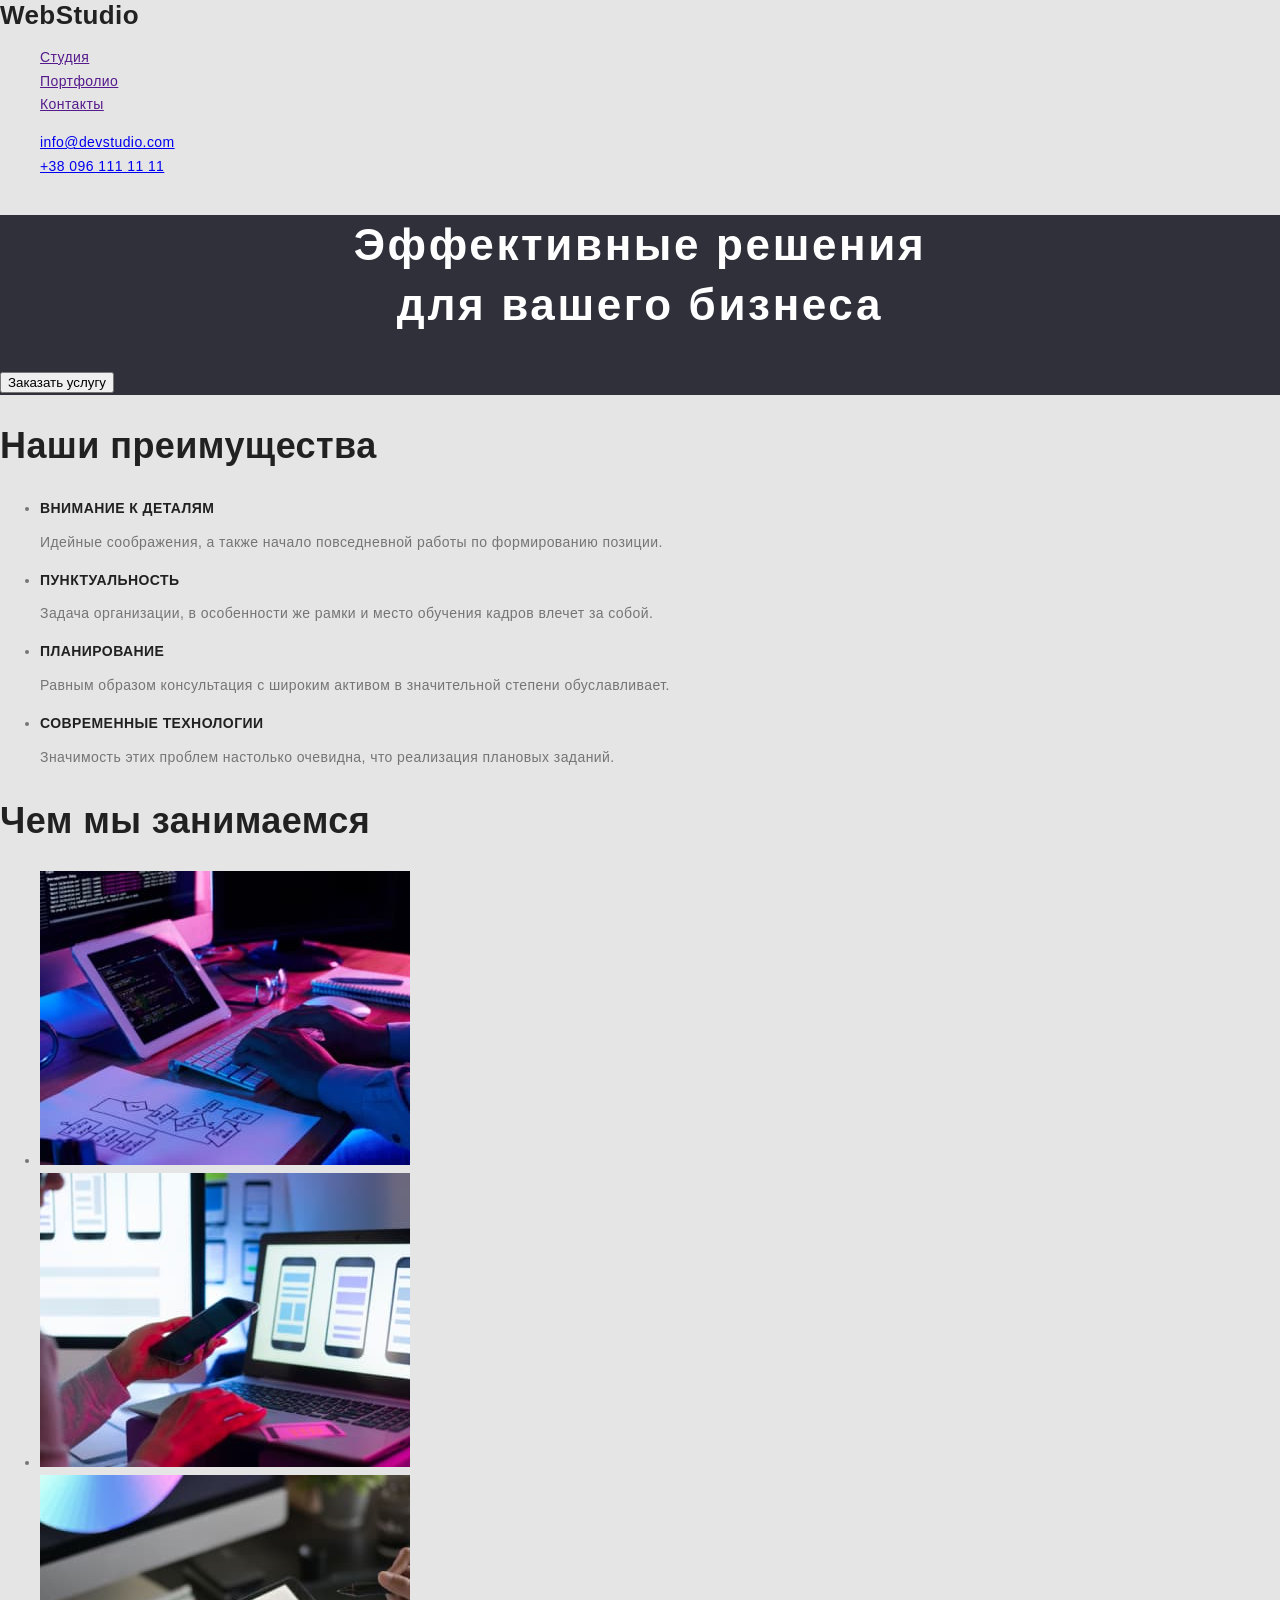
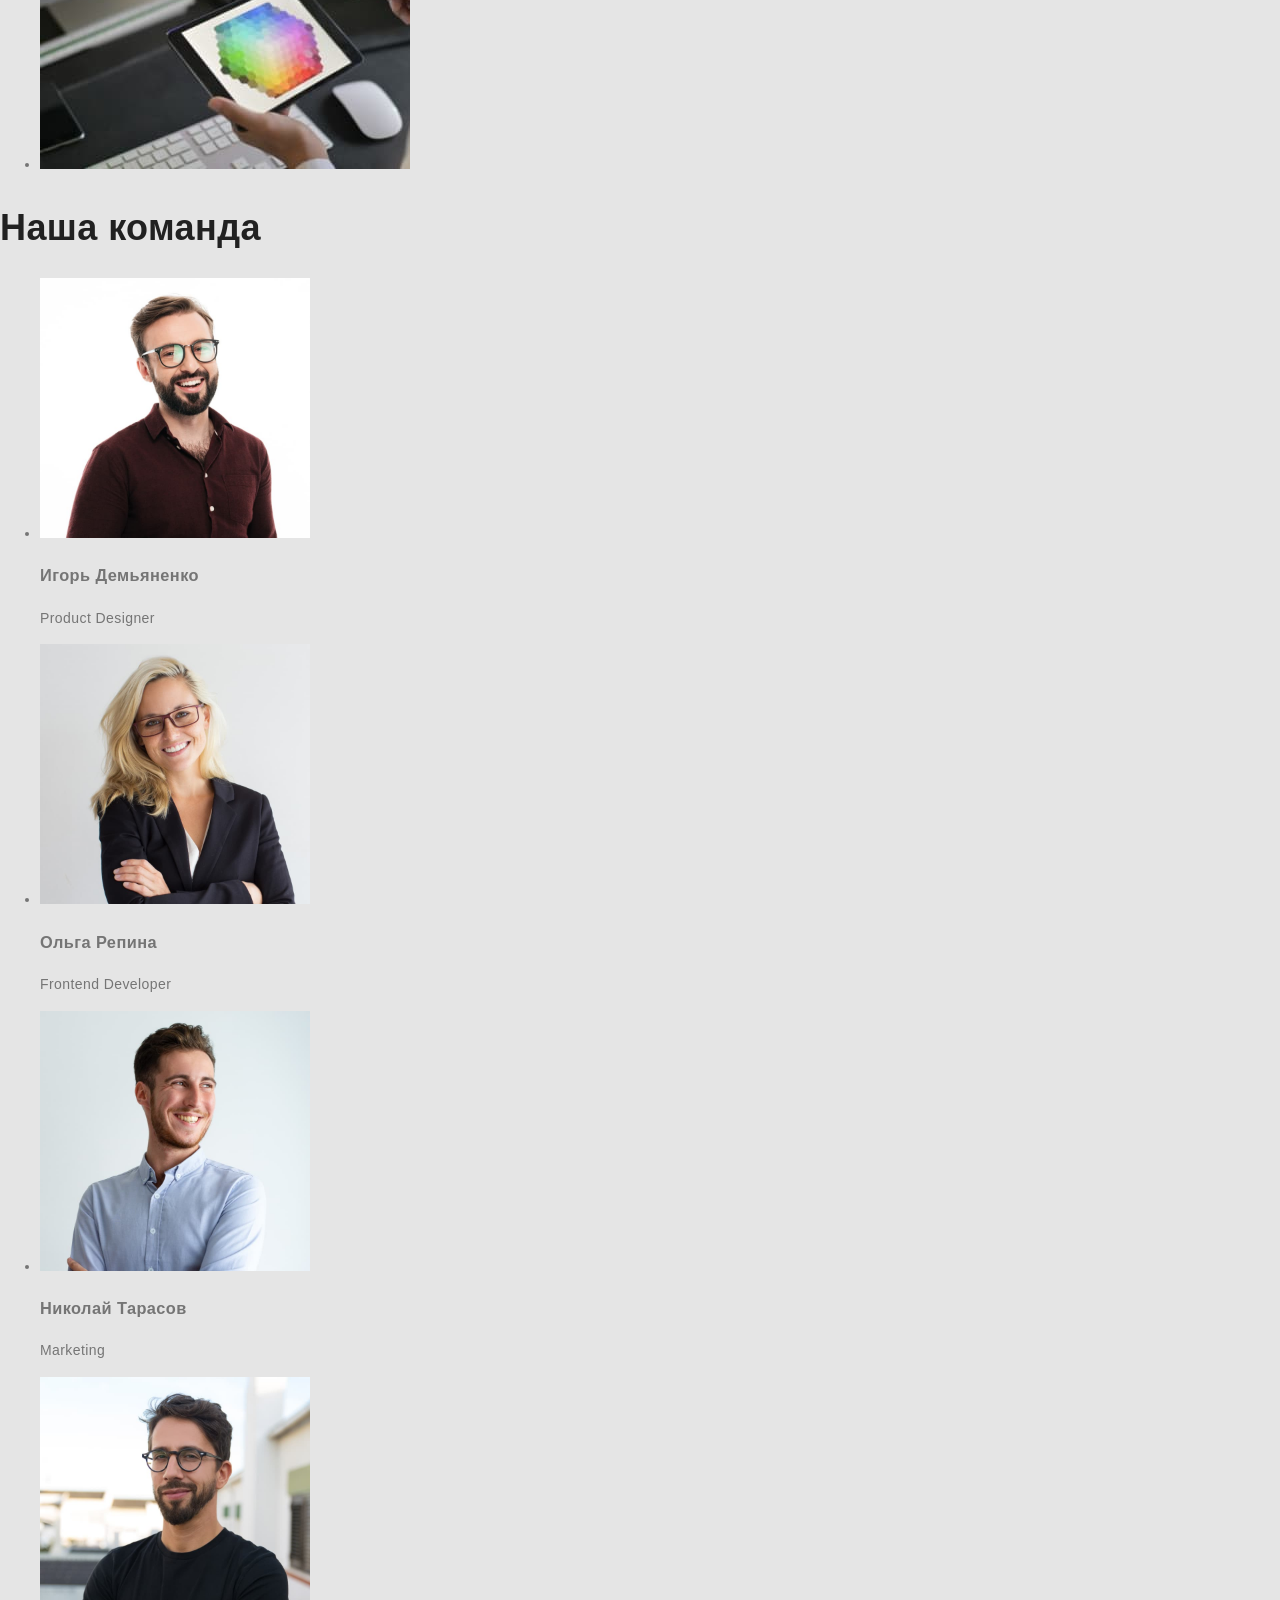
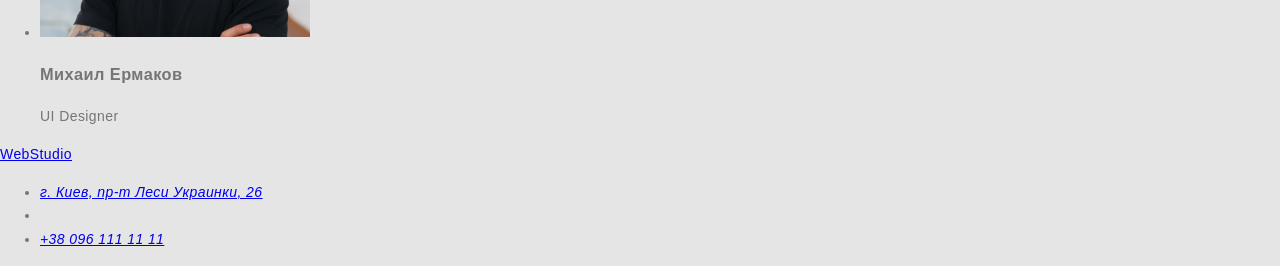
==== portfolio.html @ c3c7b200 "Добавляет разметку portfolio.html" ====
<!DOCTYPE html>
<html lang="ru">
<head>
    <meta charset="UTF-8">
    <meta http-equiv="X-UA-Compatible" content="IE=edge">
    <meta name="viewport" content="width=device-width, initial-scale=1.0">
    <title>Document</title>
    <link rel="stylesheet" href="/css/styles.css">
</head>
<body>
    <!--Шапка сайта-->
    <header class="page-header">
        <nav>
        <a href="/index.html" class="logo">WebStudio</a>
         <ul class="site-nav list">
            <li><a href="" class="link">Студия</a></li>
            <li><a href="" class="link">Портфолио</a></li>
            <li><a href="" class="link">Контакты</a></li>
         </ul>
 
         <ul class="auth-nav list">
            <li><a href="mailto:info@devstudio.com" class=" ">info@devstudio.com</a></li>
            <li><a href="tel:+380961111111" class=" ">+38 096 111 11 11</a></li>           
         </ul>
        </nav>
    </header>

    <main>

    <!--Герой-->
    <div>
        <section class="hero">
           <h1 class="hero-title">Эффективные решения <br>для вашего бизнеса</h1>
           <button type="button">Заказать услугу</button>
        </section>
    </div>

    <!--Преимущества-->
    <section class="section">
        <h2 class="section-title">Наши преимущества</h2>
        <ul class="feature-list">
            <li>
                <h3 class="title">Внимание к деталям</h3>
                <p>Идейные соображения, а также начало повседневной работы по формированию позиции.</p>
            </li>
            <li>
                <h3 class="title">Пунктуальность</h3>
                <p>Задача организации, в особенности же рамки и место обучения кадров влечет за собой.</p></li>
            <li>
                <h3 class="title">Планирование</h3>
                <p>Равным образом консультация с широким активом в значительной степени обуславливает.</p></li>
            <li>
                <h3 class="title">Современные технологии</h3>
                <p>Значимость этих проблем настолько очевидна, что реализация плановых заданий.</p>
            </li>
        </ul>
    </section>
    
    <section class="section">
        <h2 class="section-title">Чем мы занимаемся</h2>
        <ul>
            <li>
               <img src="./images/img-1.jpg" alt="руки на клавиатуре" width="370">
            </li>
            <li>
                <img src="./images/img-2.jpg" alt="телефон в руке" width="370"> 
            </li>
            <li>
                <img src="./images/img-3.jpg" alt="планшет в руке" width="370"> 
            </li>
        </ul>
    </section>

    <section class="section">
        <h2 class="section-title">Наша команда</h2>
        <ul>
            <li>
                <img src="./images/product-designer.jpg" alt="мужчина в рубашке" width="270">
                <h3>Игорь Демьяненко</h3>
                <p>Product Designer</p> 
            </li>
            <li>
                <img src="./images/frontend-developer.jpg" alt="девушка" width="270">  
                <h3>Ольга Репина</h3>
                <p>Frontend Developer</p>
            </li>
            <li>
                <img src="./images/marketing.jpg" alt="мужчина в голубом" width="270">
                <h3>Николай Тарасов</h3>
                <p>Marketing</p>
            </li>
            <li>
                <img src="./images/ul-designer.jpg" alt="мужчина в очках" width="270">
                <h3>Михаил Ермаков</h3>
                <p>UI Designer</p>
            </li>
        </ul>
    </section>
    </main>

    <footer>
    <section>
        <a href="/index.html">WebStudio</a>
        <address>
            <ul> 
                <li><a href="https://goo.gl/maps/CWAaKW5dbzgjnJqV8">г. Киев, пр-т Леси Украинки, 26</a></li>
                <li><a href="mailto:info@devstudio.com"></a></li>
                <li><a href="tel:+380961111111">+38 096 111 11 11</a></li>
            </ul>
        </address>
    </section>
    </footer>
    
</body>
</html>
---- css/styles.css ----
:root {
  --primary-background-color: #e5e5e5;
  --secondary-background-color: #2f303a;
  --primary-text-color: #757575;
  --secondary-text-color: #212121;
  --accent-color: #2196f3;
  --hero-text-color: #ffffff;
}

html {
  box-sizing: border-box;
}

*,
*::before,
*::after {
  box-sizing: inherit;
}

body {
  background-color: var(--primary-background-color);
  color: var(--primary-text-color);

  margin: 0;

  font-family: Roboto, sans-serif;
  font-size: 14px;
  line-height: 1.7;
  letter-spacing: 0.03em;
}

.list {
  list-style: none;
}

/* Логотип */

.logo {
  color: var(--secondary-text-color);

  font-family: Raleway, sans-serif;
  font-weight: 700;
  font-size: 26px;
  line-height: 1.2;
  text-decoration: none;
}

.logo span {
  color: var(--accent-color);
}

/* Навигация */

.nav .link {
  color: var(--secondary-text-color);

  font-family: Roboto, sans-serif;
  font-weight: 500;
  font-size: 14px;
  line-height: 1.2;
  letter-spacing: 0.02em;
  text-decoration: none;
}

.nav .link:hover,
.nav .link:focus {
  color: var(--accent-color);
}

.contacts-link {
  color: var(--primary-text-color);

  font-family: Roboto, sans-serif;
  font-weight: 500;
  font-size: 14px;
  line-height: 1.2;
  letter-spacing: 0.02em;
  text-decoration: none;
}

.contacts-link:hover,
.contacts-link:focus {
  color: var(--accent-color);
}

/* Герой */

.hero {
  background-color: var(--secondary-background-color);
}
.hero-title {
  color: var(--hero-text-color);

  font-weight: 900;
  font-size: 44px;
  line-height: 1.36;
  letter-spacing: 0.06em;
  text-align: center;
}

.button {
  color: var(--hero-text-color);
  background-color: var(--accent-color);

  font-family: Roboto, sans-serif;
  font-weight: 700;
  font-size: 16px;
  line-height: 1.9;
  letter-spacing: 0.06em;
  align-items: center;
}

/* Уникальный контент */
.section-title {
  color: var(--secondary-text-color);

  font-weight: 700;
  font-size: 36px;
  line-height: 1.16;
}

.title {
  color: var(--secondary-text-color);

  font-weight: 700;
  font-size: 14px;
  line-height: 1.14;
  text-transform: uppercase;
}

.title-team {
  color: var(--secondary-text-color);

  font-weight: 500;
  font-size: 16px;
  line-height: 1.18;
}

/* Свойство text применен к страницам Студио и Портфолио */
.text {
  color: var(--primary-text-color);
}

/* Страница Портфолио */

.filtr .button {
  color: var(--secondary-text-color);
  background-color: var(--hero-text-color);

  font-family: Roboto, sans-serif;
  font-weight: 700;
  font-size: 16px;
  line-height: 1.9;
  letter-spacing: 0.06em;
}

.filtr .button:hover,
.filtr .button:focus {
  color: var(--hero-text-color);
  background-color: var(--accent-color);
}

.title-list {
  color: var(--secondary-text-color);

  font-weight: 700;
  font-size: 18px;
  line-height: 2;
  letter-spacing: 0.06em;
}

/* Футер */
.footer-section {
  background-color: var(--secondary-background-color);
}

.footer-section .logo {
  color: var(--hero-text-color);
}

.address-text,
.footer-contacts {
  color: var(--hero-text-color);

  font-family: Roboto, sans-serif;
  font-style: normal;
  font-weight: 400;
  font-size: 14px;
  line-height: 1.7;
  letter-spacing: 0.03em;

  text-decoration: none;
}

.footer-contacts {
  color: rgba(255, 255, 255, 0.6);
}
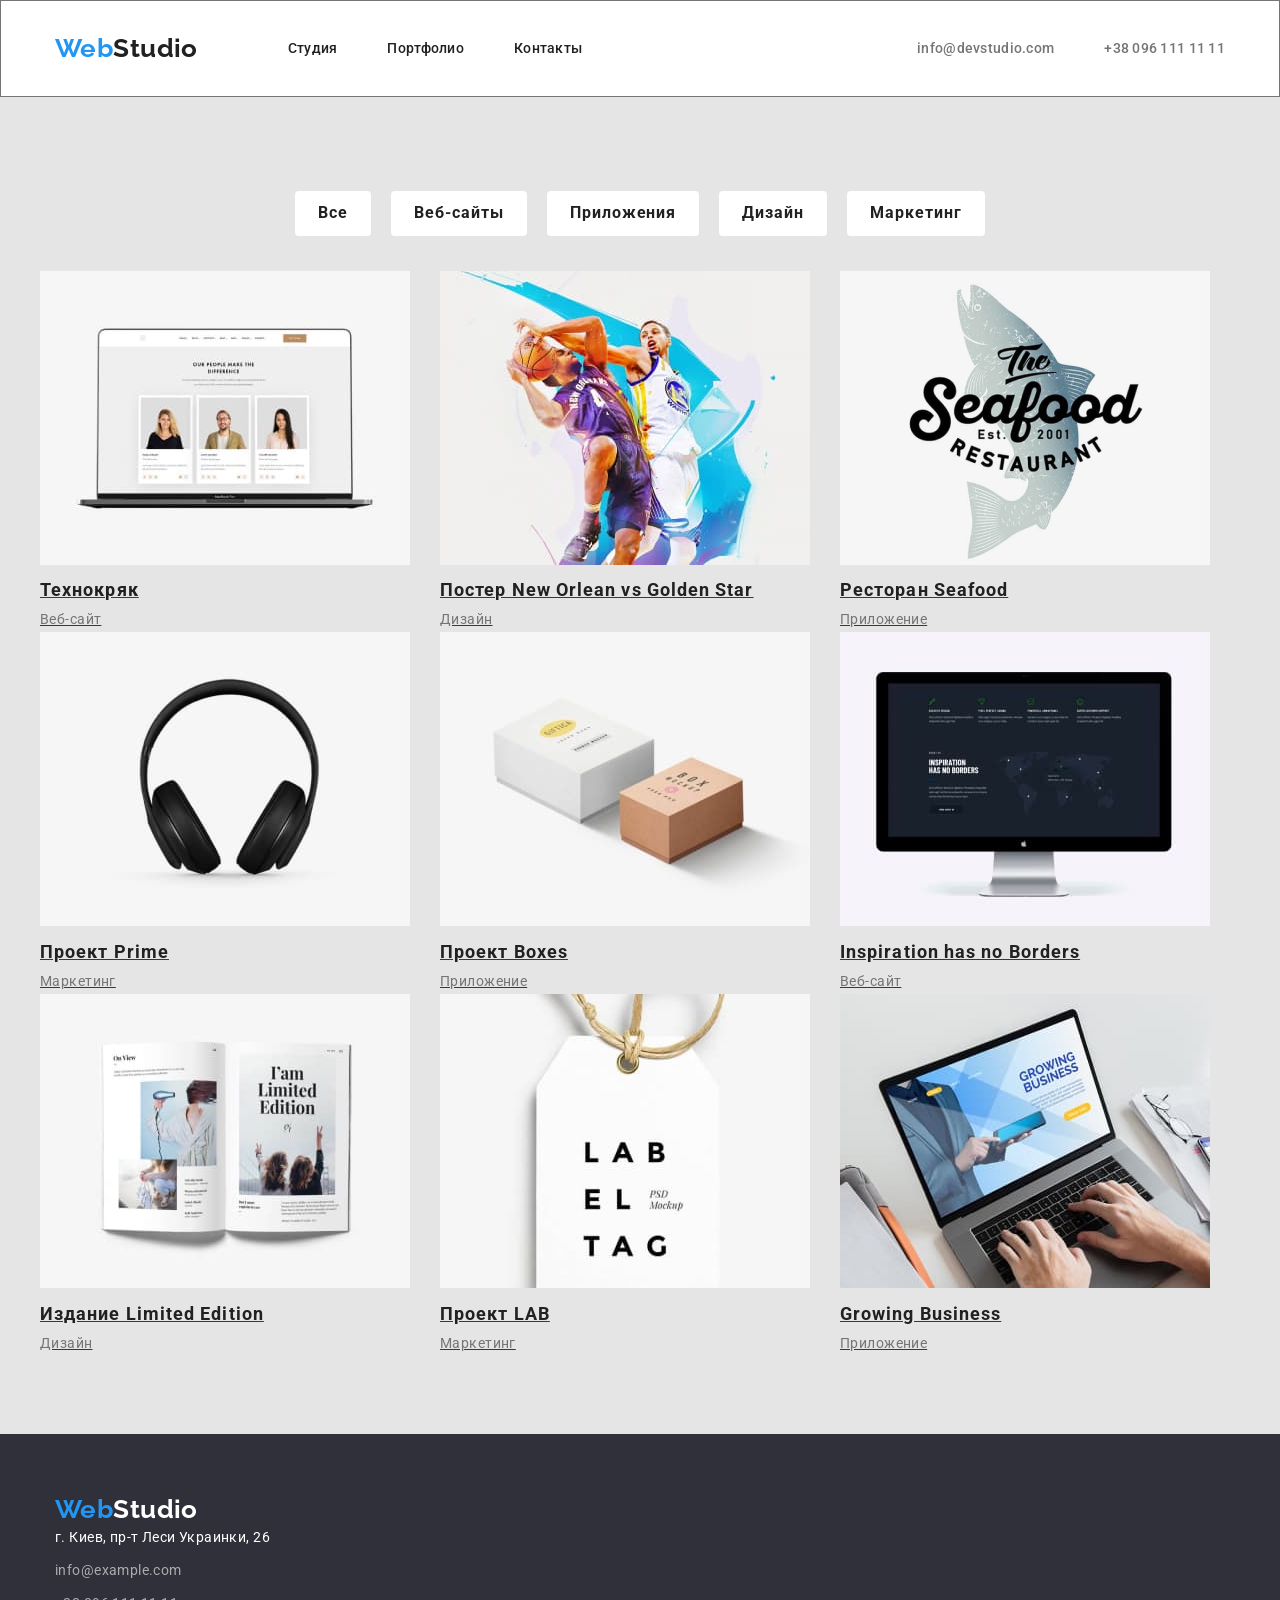
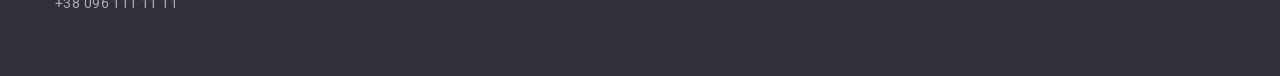
==== commit 5476fdd0: "добавляет портфолио и классы" ====
--- a/portfolio.html
+++ b/portfolio.html
@@ -5,111 +5,135 @@
     <meta http-equiv="X-UA-Compatible" content="IE=edge">
     <meta name="viewport" content="width=device-width, initial-scale=1.0">
     <title>Document</title>
-    <link rel="stylesheet" href="/css/styles.css">
+    <link href="https://fonts.googleapis.com/css2?family=Raleway:wght@700&family=Roboto:wght@400;500;700;900&display=swap"
+        rel="stylesheet">
+    <link rel="stylesheet" href="https://github.com/sindresorhus/modern-normalize/blob/main/modern-normalize.css">
+    <link rel="stylesheet" href="./css/styles.css">
 </head>
 <body>
-    <!--Шапка сайта-->
-    <header class="page-header">
-        <nav>
-        <a href="/index.html" class="logo">WebStudio</a>
-         <ul class="site-nav list">
-            <li><a href="" class="link">Студия</a></li>
-            <li><a href="" class="link">Портфолио</a></li>
-            <li><a href="" class="link">Контакты</a></li>
-         </ul>
- 
-         <ul class="auth-nav list">
-            <li><a href="mailto:info@devstudio.com" class=" ">info@devstudio.com</a></li>
-            <li><a href="tel:+380961111111" class=" ">+38 096 111 11 11</a></li>           
-         </ul>
-        </nav>
-    </header>
+        <!--Шапка сайта-->
+        <header class="page-header">
+            <nav class="container main-nav">
+                <a href="./index.html" class="logo"><span>Web</span>Studio</a>
+                <ul class="site-nav list">
+                    <li class="item"><a href="./index.html" class="link">Студия</a></li>
+                    <li class="item"><a href="./portfolio.html" class="link">Портфолио</a></li>
+                    <li class="item"><a href="" class="link">Контакты</a></li>
+                </ul>
+        
+                <ul class="contacts list">
+                    <li class="item"><a href="mailto:info@devstodio" class="contacts-link">info@devstudio.com</a></li>
+                    <li class="item"><a href="tel:+380961111111" class="contacts-link">+38 096 111 11 11</a></li>
+                </ul>
+            </nav>
+        </header>
 
-    <main>
+        <main>
+            <!--Портфолио-->
+            <section class="section">
+                <div class="container container-filtr">
+                <!--Смысловой заголовок, который скроется в css-->
+                <h1 class="visually-hidden">Наши работы</h1>
+                <ul class="filtr list">
+                    <li class="filtr-button"><button type="button" class="button">Все</button></li>
+                    <li class="filtr-button"><button type="button" class="button">Веб-сайты</button></li>
+                    <li class="filtr-button"><button type="button" class="button">Приложения</button></li>
+                    <li class="filtr-button"><button type="button" class="button">Дизайн</button></li>
+                    <li class="filtr-button"><button type="button" class="button">Маркетинг</button></li>
+                </ul>
+            
+                <ul class="list list-examples">
+                    <li class="examples-elements">
+                        <a href="">
+                            <img src="./images/Технокряк.jpg" alt="Команда" width="370">
+                            <h2 class="title-list">Технокряк</h2>
+                            <p class="text">Веб-сайт</p>
+                        </a>
+                    </li>
 
-    <!--Герой-->
-    <div>
-        <section class="hero">
-           <h1 class="hero-title">Эффективные решения <br>для вашего бизнеса</h1>
-           <button type="button">Заказать услугу</button>
-        </section>
-    </div>
+                    <li class="examples-elements">
+                        <a href="">
+                            <img src="./images/Постер.jpg" alt="Два баскетболиста" width="370">  
+                            <h2 class="title-list">Постер New Orlean vs Golden Star</h2>
+                            <p class="text">Дизайн</p>
+                        </a>
+                    </li>
 
-    <!--Преимущества-->
-    <section class="section">
-        <h2 class="section-title">Наши преимущества</h2>
-        <ul class="feature-list">
-            <li>
-                <h3 class="title">Внимание к деталям</h3>
-                <p>Идейные соображения, а также начало повседневной работы по формированию позиции.</p>
-            </li>
-            <li>
-                <h3 class="title">Пунктуальность</h3>
-                <p>Задача организации, в особенности же рамки и место обучения кадров влечет за собой.</p></li>
-            <li>
-                <h3 class="title">Планирование</h3>
-                <p>Равным образом консультация с широким активом в значительной степени обуславливает.</p></li>
-            <li>
-                <h3 class="title">Современные технологии</h3>
-                <p>Значимость этих проблем настолько очевидна, что реализация плановых заданий.</p>
-            </li>
-        </ul>
-    </section>
-    
-    <section class="section">
-        <h2 class="section-title">Чем мы занимаемся</h2>
-        <ul>
-            <li>
-               <img src="./images/img-1.jpg" alt="руки на клавиатуре" width="370">
-            </li>
-            <li>
-                <img src="./images/img-2.jpg" alt="телефон в руке" width="370"> 
-            </li>
-            <li>
-                <img src="./images/img-3.jpg" alt="планшет в руке" width="370"> 
-            </li>
-        </ul>
-    </section>
+                    <li class="examples-elements">
+                        <a href="">
+                            <img src="./images/Ресторан.jpg" alt="Логотип ресторана с рыбой" width="370">
+                            <h2 class="title-list">Ресторан Seafood</h2>
+                            <p class="text">Приложение</p>
+                        </a>
+                    </li>
 
-    <section class="section">
-        <h2 class="section-title">Наша команда</h2>
-        <ul>
-            <li>
-                <img src="./images/product-designer.jpg" alt="мужчина в рубашке" width="270">
-                <h3>Игорь Демьяненко</h3>
-                <p>Product Designer</p> 
-            </li>
-            <li>
-                <img src="./images/frontend-developer.jpg" alt="девушка" width="270">  
-                <h3>Ольга Репина</h3>
-                <p>Frontend Developer</p>
-            </li>
-            <li>
-                <img src="./images/marketing.jpg" alt="мужчина в голубом" width="270">
-                <h3>Николай Тарасов</h3>
-                <p>Marketing</p>
-            </li>
-            <li>
-                <img src="./images/ul-designer.jpg" alt="мужчина в очках" width="270">
-                <h3>Михаил Ермаков</h3>
-                <p>UI Designer</p>
-            </li>
-        </ul>
-    </section>
-    </main>
+                    <li class="examples-elements">
+                        <a href="">
+                            <img src="./images/Prime.jpg" alt="Наушники" width="370">
+                            <h2 class="title-list">Проект Prime</h2>
+                            <p class="text">Маркетинг</p>
+                        </a>
+                    </li>
 
-    <footer>
-    <section>
-        <a href="/index.html">WebStudio</a>
-        <address>
-            <ul> 
-                <li><a href="https://goo.gl/maps/CWAaKW5dbzgjnJqV8">г. Киев, пр-т Леси Украинки, 26</a></li>
-                <li><a href="mailto:info@devstudio.com"></a></li>
-                <li><a href="tel:+380961111111">+38 096 111 11 11</a></li>
-            </ul>
-        </address>
+                    <li class="examples-elements">
+                        <a href="">
+                            <img src="./images/Boxes.jpg" alt="Коробка" width="370">
+                            <h2 class="title-list">Проект Boxes</h2>
+                            <p class="text">Приложение</p>
+                        </a>
+                    </li>
+
+                    <li class="examples-elements">
+                        <a href=""><img src="./images/Inspiration.jpg" alt="Экран компьютера" width="370">
+                            <h2 class="title-list">Inspiration has no Borders</h2>
+                            <p class="text">Веб-сайт</p>
+                        </a>
+                    </li>
+
+                    <li class="examples-elements">
+                        <a href="">
+                            <img src="./images/Издание.jpg" alt="Книга" width="370">
+                            <h2 class="title-list">Издание Limited Edition</h2>
+                            <p class="text">Дизайн</p>
+                        </a>
+                    </li>
+
+                    <li class="examples-elements">
+                        <a href=""><img src="./images/Lab.jpg" alt="Бреллок" width="370">
+                            <h2 class="title-list">Проект LAB</h2>
+                            <p class="text">Маркетинг</p>
+                        </a>
+                    </li>
+
+                    <li class="examples-elements">
+                        <a href="">
+                            <img src="./images/Growing.jpg" alt="Ноутбук" width="370"> 
+                            <h2 class="title-list">Growing Business</h2>
+                            <p class="text">Приложение</p>
+                        </a>
+                    </li>
+                </ul>
+                </div>
+
+            </section>
+
+        </main>
+
+            <!--Футер-->
+            <footer>
+    <section class="section footer">
+        <div class="container">
+            <a href="./index.html" class="logo footer"><span>Web</span>Studio</a>
+            <address>
+                <ul class="address list">
+                    <li class="footer-item"><a href="https://google/maps/CWAaKW5dbzgjnJqV8" class="address-text">г. Киев, пр-т Леси Украинки, 26</a>
+                    </li>
+                    <li class="footer-item"><a href="mailto:info@example.com" class="footer-contacts">info@example.com</a></li>
+                    <li class="footer-item"><a href="tel:+380961111111" class="footer-contacts">+38 096 111 11 11</a></li>
+                </ul>
+            </address>
+        </div>
     </section>
     </footer>
-    
 </body>
 </html>
--- a/css/styles.css
+++ b/css/styles.css
@@ -29,8 +29,54 @@
   letter-spacing: 0.03em;
 }
 
+/* Утилиты */
+
+.container {
+  margin-left: auto;
+  margin-right: auto;
+  width: 1200px;
+  padding-left: 15px;
+  padding-right: 15px;
+}
+
+.section {
+  padding-top: 94px;
+  padding-bottom: 94px;
+}
+
 .list {
   list-style: none;
+  margin: 0;
+  padding: 0;
+}
+
+h1,
+h2,
+h3,
+p {
+  margin: 0;
+  padding: 0;
+}
+
+.visually-hidden {
+  position: absolute;
+  width: 1px;
+  height: 1px;
+  margin: -1px;
+  padding: 0;
+  overflow: hidden;
+  border: 0;
+  clip: rect(0 0 0 0);
+}
+
+/* Шапка сайта */
+
+.page-header {
+  background-color: var(--hero-text-color);
+
+  border: 1px solid var(--primary-text-color);
+  padding-bottom: 32px;
+  padding-top: 32px;
 }
 
 /* Логотип */
@@ -47,13 +93,24 @@
 
 .logo span {
   color: var(--accent-color);
+  margin-bottom: 25px;
 }
 
 /* Навигация */
 
-.nav .link {
-  color: var(--secondary-text-color);
-
+.main-nav {
+  display: flex;
+  align-items: center;
+}
+
+.site-nav {
+  margin-left: 90px;
+}
+
+.site-nav .link {
+  display: block;
+
+  color: var(--secondary-text-color);
   font-family: Roboto, sans-serif;
   font-weight: 500;
   font-size: 14px;
@@ -62,14 +119,25 @@
   text-decoration: none;
 }
 
-.nav .link:hover,
-.nav .link:focus {
+.site-nav .link:hover,
+.site-nav .link:focus {
   color: var(--accent-color);
+}
+
+.site-nav {
+  display: flex;
+}
+
+.site-nav .item + .item {
+  margin-left: 50px;
+}
+
+.contacts {
+  margin-left: auto;
 }
 
 .contacts-link {
   color: var(--primary-text-color);
-
   font-family: Roboto, sans-serif;
   font-weight: 500;
   font-size: 14px;
@@ -83,24 +151,39 @@
   color: var(--accent-color);
 }
 
+.contacts {
+  display: flex;
+}
+
+.contacts .item + .item {
+  margin-left: 50px;
+}
+
 /* Герой */
 
 .hero {
   background-color: var(--secondary-background-color);
+  text-align: center;
 }
 .hero-title {
   color: var(--hero-text-color);
+
+  padding-top: 200px;
+  margin-bottom: 40px;
 
   font-weight: 900;
   font-size: 44px;
   line-height: 1.36;
   letter-spacing: 0.06em;
-  text-align: center;
 }
 
 .button {
   color: var(--hero-text-color);
   background-color: var(--accent-color);
+
+  display: inline-block;
+  border-radius: 4px;
+  border: 1px solid transparent;
 
   font-family: Roboto, sans-serif;
   font-weight: 700;
@@ -108,24 +191,50 @@
   line-height: 1.9;
   letter-spacing: 0.06em;
   align-items: center;
-}
-
-/* Уникальный контент */
+  text-align: center;
+}
+
+.button.button.hero {
+  margin-bottom: 210px;
+  padding: 10px 32px;
+  min-width: 200px;
+}
+
+/* Наши преимущества */
+.list.features {
+  display: flex;
+}
+
+.item-features {
+  width: 270px;
+}
+
+.list.features .item-features + .item-features {
+  margin-right: 30px;
+}
+
+.title {
+  color: var(--secondary-text-color);
+
+  margin-bottom: 10px;
+
+  font-weight: 700;
+  font-size: 14px;
+  line-height: 1.14;
+  text-transform: uppercase;
+}
+
+/* Чем мы занимаемся */
+
 .section-title {
   color: var(--secondary-text-color);
 
   font-weight: 700;
   font-size: 36px;
   line-height: 1.16;
-}
-
-.title {
-  color: var(--secondary-text-color);
-
-  font-weight: 700;
-  font-size: 14px;
-  line-height: 1.14;
-  text-transform: uppercase;
+
+  text-align: center;
+  margin-bottom: 50px;
 }
 
 .title-team {
@@ -136,6 +245,28 @@
   line-height: 1.18;
 }
 
+.list.img {
+  display: flex;
+}
+
+.list.img .item-list + .item-list {
+  margin-left: 30px;
+}
+
+/* Наша команда */
+
+.list.profession {
+  display: flex;
+  text-align: center;
+}
+
+.list.profession .item-profession + .item-profession {
+  margin-left: 30px;
+}
+
+.title-team {
+  margin-bottom: 10px;
+}
 /* Свойство text применен к страницам Студио и Портфолио */
 .text {
   color: var(--primary-text-color);
@@ -143,6 +274,15 @@
 
 /* Страница Портфолио */
 
+.filtr.list {
+  display: flex;
+  justify-content: center;
+}
+
+.filtr.list .filtr-button + .filtr-button {
+  margin-left: 20px;
+}
+
 .filtr .button {
   color: var(--secondary-text-color);
   background-color: var(--hero-text-color);
@@ -152,6 +292,9 @@
   font-size: 16px;
   line-height: 1.9;
   letter-spacing: 0.06em;
+
+  display: inline-block;
+  padding: 6px 22px;
 }
 
 .filtr .button:hover,
@@ -160,6 +303,26 @@
   background-color: var(--accent-color);
 }
 
+.filtr.filtr.list {
+  margin-bottom: 50px;
+}
+
+/* Наши работы */
+
+.list-examples {
+  display: flex;
+  flex-wrap: wrap;
+  margin: -15px;
+}
+
+.examples-elements {
+  width: 370px;
+  margin-right: 30px;
+}
+
+.examples-elements:nth-child(3n) {
+  margin-right: 0;
+}
 .title-list {
   color: var(--secondary-text-color);
 
@@ -170,11 +333,18 @@
 }
 
 /* Футер */
-.footer-section {
+
+.section.footer {
+  padding-top: 60px;
+  padding-bottom: 60px;
+}
+.section.section.footer {
   background-color: var(--secondary-background-color);
 }
 
-.footer-section .logo {
+.logo.footer {
+  margin-top: 60px;
+
   color: var(--hero-text-color);
 }
 
@@ -192,6 +362,10 @@
   text-decoration: none;
 }
 
+.address .footer-item + .footer-item {
+  margin-top: 9px;
+}
+
 .footer-contacts {
   color: rgba(255, 255, 255, 0.6);
 }
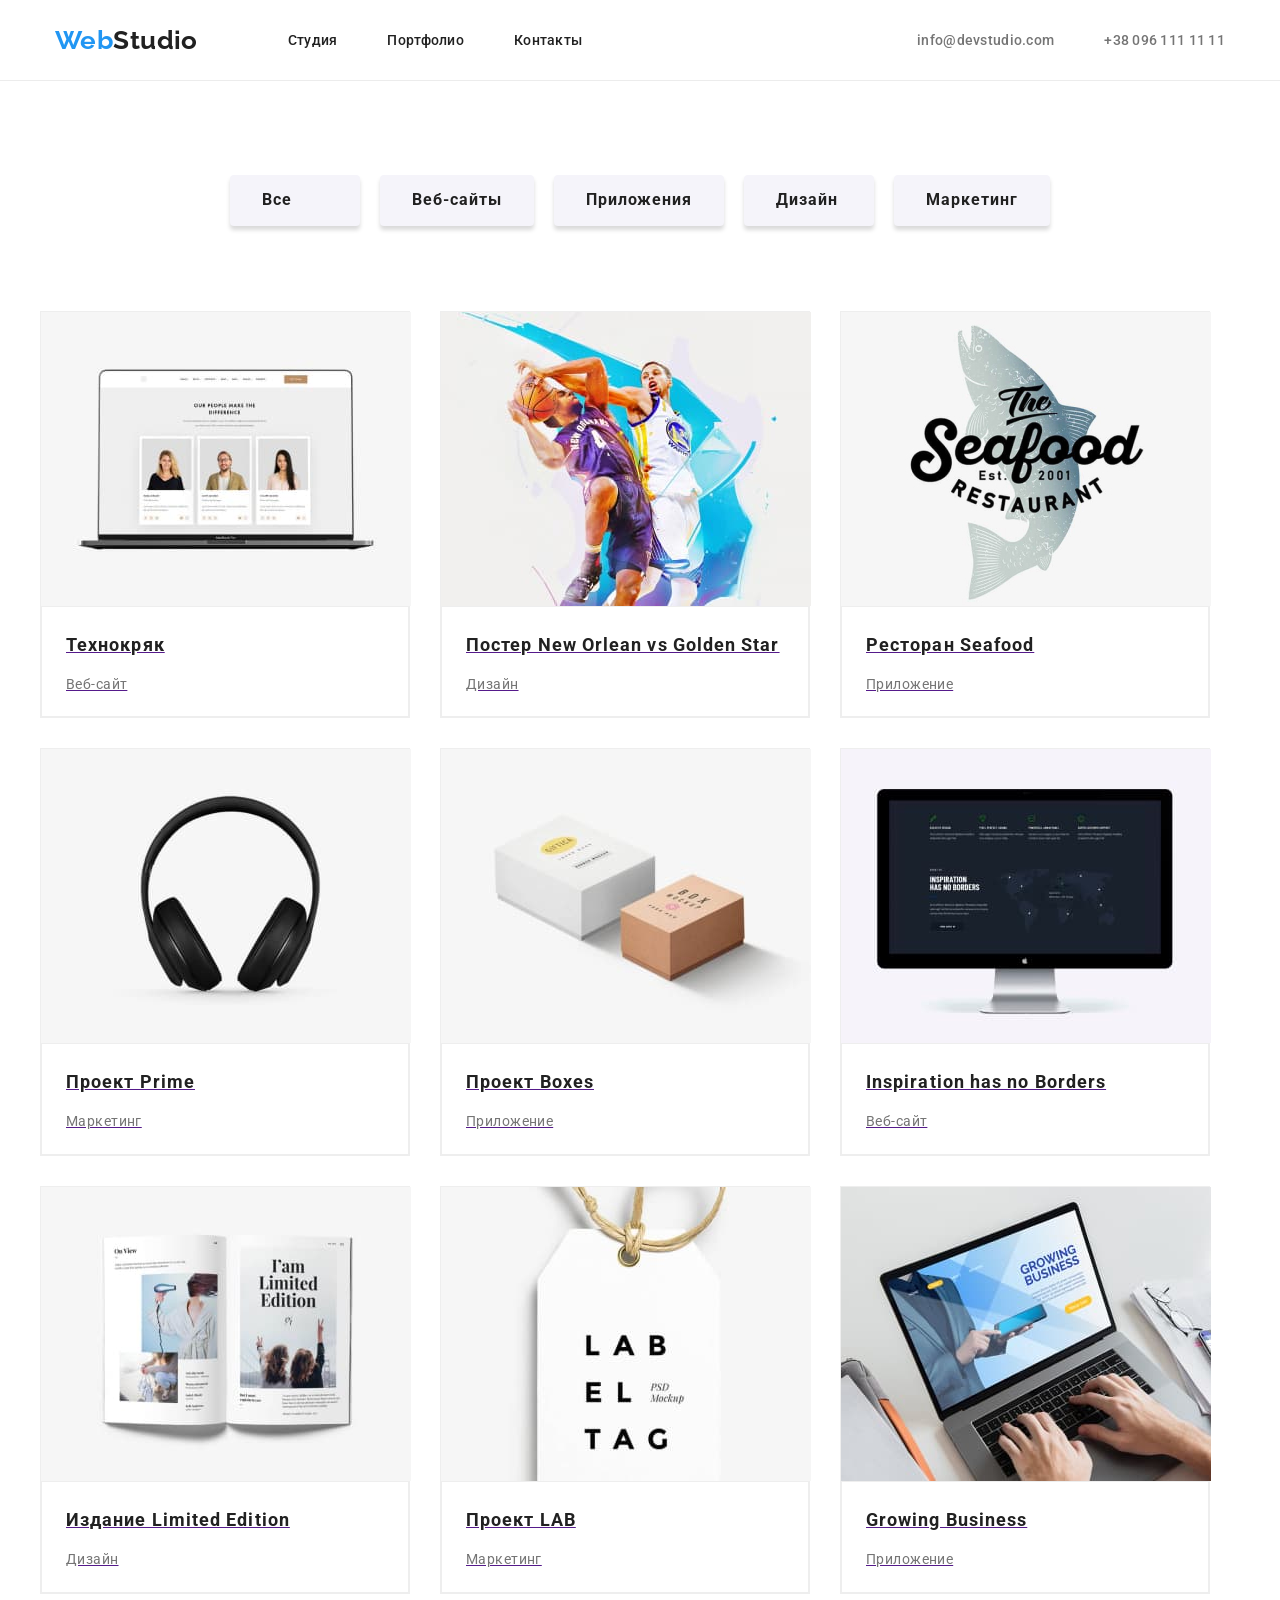
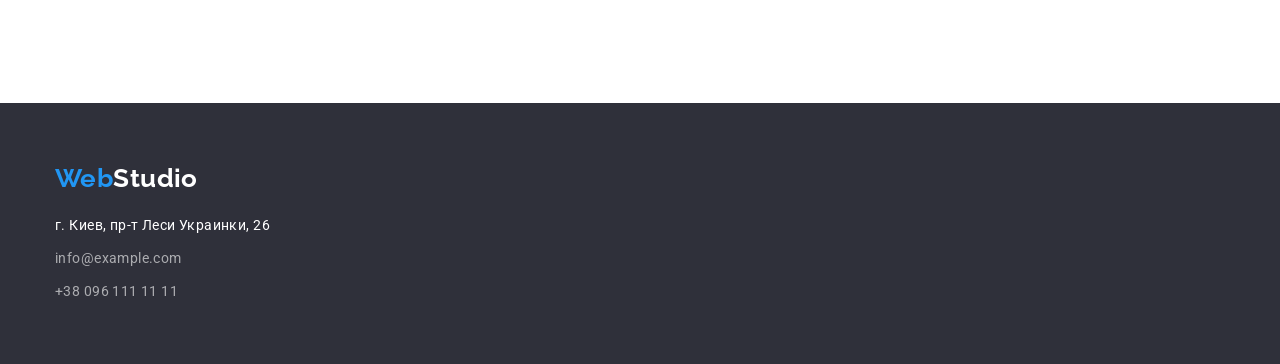
==== commit 53663afa: "Добавляет разметку портфолио" ====
--- a/portfolio.html
+++ b/portfolio.html
@@ -41,75 +41,94 @@
                     <li class="filtr-button"><button type="button" class="button">Дизайн</button></li>
                     <li class="filtr-button"><button type="button" class="button">Маркетинг</button></li>
                 </ul>
-            
+
+                <div class="examples-list">
                 <ul class="list list-examples">
                     <li class="examples-elements">
                         <a href="">
                             <img src="./images/Технокряк.jpg" alt="Команда" width="370">
+                            <div class="examples-text">
                             <h2 class="title-list">Технокряк</h2>
                             <p class="text">Веб-сайт</p>
+                            </div>
                         </a>
                     </li>
 
                     <li class="examples-elements">
                         <a href="">
                             <img src="./images/Постер.jpg" alt="Два баскетболиста" width="370">  
+                            <div class="examples-text">
                             <h2 class="title-list">Постер New Orlean vs Golden Star</h2>
                             <p class="text">Дизайн</p>
+                            </div>
                         </a>
                     </li>
 
                     <li class="examples-elements">
                         <a href="">
                             <img src="./images/Ресторан.jpg" alt="Логотип ресторана с рыбой" width="370">
+                            <div class="examples-text">
                             <h2 class="title-list">Ресторан Seafood</h2>
                             <p class="text">Приложение</p>
+                            </div>
                         </a>
                     </li>
 
                     <li class="examples-elements">
                         <a href="">
                             <img src="./images/Prime.jpg" alt="Наушники" width="370">
+                            <div class="examples-text">
                             <h2 class="title-list">Проект Prime</h2>
                             <p class="text">Маркетинг</p>
+                            </div>
                         </a>
                     </li>
 
                     <li class="examples-elements">
                         <a href="">
                             <img src="./images/Boxes.jpg" alt="Коробка" width="370">
+                            <div class="examples-text">
                             <h2 class="title-list">Проект Boxes</h2>
                             <p class="text">Приложение</p>
+                            </div>
                         </a>
                     </li>
 
                     <li class="examples-elements">
                         <a href=""><img src="./images/Inspiration.jpg" alt="Экран компьютера" width="370">
+                            <div class="examples-text">
                             <h2 class="title-list">Inspiration has no Borders</h2>
                             <p class="text">Веб-сайт</p>
+                            </div>
                         </a>
                     </li>
 
                     <li class="examples-elements">
                         <a href="">
                             <img src="./images/Издание.jpg" alt="Книга" width="370">
+                            <div class="examples-text">
                             <h2 class="title-list">Издание Limited Edition</h2>
                             <p class="text">Дизайн</p>
+                            </div>
                         </a>
                     </li>
 
                     <li class="examples-elements">
                         <a href=""><img src="./images/Lab.jpg" alt="Бреллок" width="370">
+                            <div class="examples-text">
                             <h2 class="title-list">Проект LAB</h2>
                             <p class="text">Маркетинг</p>
+                            </div>
                         </a>
                     </li>
 
                     <li class="examples-elements">
                         <a href="">
                             <img src="./images/Growing.jpg" alt="Ноутбук" width="370"> 
+                            <div class="examples-text">
                             <h2 class="title-list">Growing Business</h2>
                             <p class="text">Приложение</p>
+                            </div>
                         </a>
                     </li>
                 </ul>
@@ -121,7 +140,7 @@
 
             <!--Футер-->
             <footer>
-    <section class="section footer">
+    <section class="footer">
         <div class="container">
             <a href="./index.html" class="logo footer"><span>Web</span>Studio</a>
             <address>
--- a/css/styles.css
+++ b/css/styles.css
@@ -1,6 +1,7 @@
 :root {
   --primary-background-color: #e5e5e5;
   --secondary-background-color: #2f303a;
+  --team-background-color: #f5f4fa;
   --primary-text-color: #757575;
   --secondary-text-color: #212121;
   --accent-color: #2196f3;
@@ -18,7 +19,7 @@
 }
 
 body {
-  background-color: var(--primary-background-color);
+  background-color: var(--hero-text-color);
   color: var(--primary-text-color);
 
   margin: 0;
@@ -69,20 +70,28 @@
   clip: rect(0 0 0 0);
 }
 
+img {
+  display: block;
+  min-width: 100%;
+  height: auto;
+}
+
 /* Шапка сайта */
 
 .page-header {
   background-color: var(--hero-text-color);
 
-  border: 1px solid var(--primary-text-color);
-  padding-bottom: 32px;
-  padding-top: 32px;
+  border-bottom: 1px solid #ececec;
+  padding-bottom: 24px;
+  padding-top: 25px;
 }
 
 /* Логотип */
 
 .logo {
   color: var(--secondary-text-color);
+
+  display: block;
 
   font-family: Raleway, sans-serif;
   font-weight: 700;
@@ -168,6 +177,8 @@
 .hero-title {
   color: var(--hero-text-color);
 
+  width: 696px;
+  margin: 0 auto;
   padding-top: 200px;
   margin-bottom: 40px;
 
@@ -175,6 +186,7 @@
   font-size: 44px;
   line-height: 1.36;
   letter-spacing: 0.06em;
+  text-transform: uppercase;
 }
 
 .button {
@@ -195,12 +207,23 @@
 }
 
 .button.button.hero {
+  margin-left: auto;
+  margin-right: auto;
+  min-width: 200px;
+  padding-top: 10px;
+  padding-right: 32px;
+  padding-bottom: 10px;
+  padding-left: 32px;
   margin-bottom: 210px;
-  padding: 10px 32px;
-  min-width: 200px;
+
+  box-shadow: 0px 4px 4px rgba(0, 0, 0, 0.15);
+  border-width: 0px;
 }
 
 /* Наши преимущества */
+section.section.features {
+  padding-bottom: 0;
+}
 .list.features {
   display: flex;
 }
@@ -229,12 +252,13 @@
 .section-title {
   color: var(--secondary-text-color);
 
+  padding-top: 0;
+  text-align: center;
+  margin-bottom: 50px;
+
   font-weight: 700;
   font-size: 36px;
   line-height: 1.16;
-
-  text-align: center;
-  margin-bottom: 50px;
 }
 
 .title-team {
@@ -255,6 +279,10 @@
 
 /* Наша команда */
 
+.section-team {
+  background-color: var(--team-background-color);
+}
+
 .list.profession {
   display: flex;
   text-align: center;
@@ -264,12 +292,28 @@
   margin-left: 30px;
 }
 
+.item-profession {
+  background-color: var(--hero-text-color);
+  width: 270px;
+  box-shadow: 0px 1px 3px rgba(0, 0, 0, 0.12);
+  border-radius: 0px 0px 4px 4px;
+  border-width: 0px;
+}
+
+.list-group-team {
+  padding-top: 30px;
+  padding-bottom: 30px;
+}
+
 .title-team {
   margin-bottom: 10px;
+  text-align: center;
 }
 /* Свойство text применен к страницам Студио и Портфолио */
 .text {
   color: var(--primary-text-color);
+
+  text-decoration: none;
 }
 
 /* Страница Портфолио */
@@ -284,17 +328,29 @@
 }
 
 .filtr .button {
-  color: var(--secondary-text-color);
-  background-color: var(--hero-text-color);
+  margin-left: auto;
+  margin-right: auto;
+  min-width: 130px;
+  padding-top: 10px;
+  padding-right: 32px;
+  padding-bottom: 10px;
+  padding-left: 32px;
+
+  display: flex;
+  align-items: center;
+  text-align: center;
+  box-shadow: 0px 4px 4px rgba(0, 0, 0, 0.15);
+  border-radius: 4px;
+  border-width: 0px;
+
+  color: var(--secondary-text-color);
+  background-color: var(--team-background-color);
 
   font-family: Roboto, sans-serif;
   font-weight: 700;
   font-size: 16px;
   line-height: 1.9;
   letter-spacing: 0.06em;
-
-  display: inline-block;
-  padding: 6px 22px;
 }
 
 .filtr .button:hover,
@@ -309,45 +365,74 @@
 
 /* Наши работы */
 
+.examples-elements {
+  background: #ffffff;
+
+  max-width: 370px;
+  border: 1px solid #eeeeee;
+  box-sizing: border-box;
+}
+
+.examples-text {
+  padding-right: 24px;
+  padding-left: 24px;
+  padding-top: 20px;
+  padding-bottom: 20px;
+}
+
 .list-examples {
+  padding-top: 50px;
   display: flex;
   flex-wrap: wrap;
   margin: -15px;
+}
+
+.examples-text {
+  background-color: var(--hero-text-color);
+
+  padding-top: 20px;
+  padding-bottom: 20px;
+  border: 1px solid #eeeeee;
+  box-sizing: border-box;
 }
 
 .examples-elements {
   width: 370px;
   margin-right: 30px;
+  margin-bottom: 30px;
 }
 
 .examples-elements:nth-child(3n) {
   margin-right: 0;
 }
 .title-list {
+  margin-bottom: 10px;
+
   color: var(--secondary-text-color);
 
   font-weight: 700;
   font-size: 18px;
   line-height: 2;
   letter-spacing: 0.06em;
+
+  text-decoration: none;
 }
 
 /* Футер */
 
-.section.footer {
+footer {
   padding-top: 60px;
   padding-bottom: 60px;
-}
-.section.section.footer {
   background-color: var(--secondary-background-color);
 }
 
 .logo.footer {
-  margin-top: 60px;
-
   color: var(--hero-text-color);
 }
 
+.address.list {
+  margin-top: 20px;
+}
 .address-text,
 .footer-contacts {
   color: var(--hero-text-color);
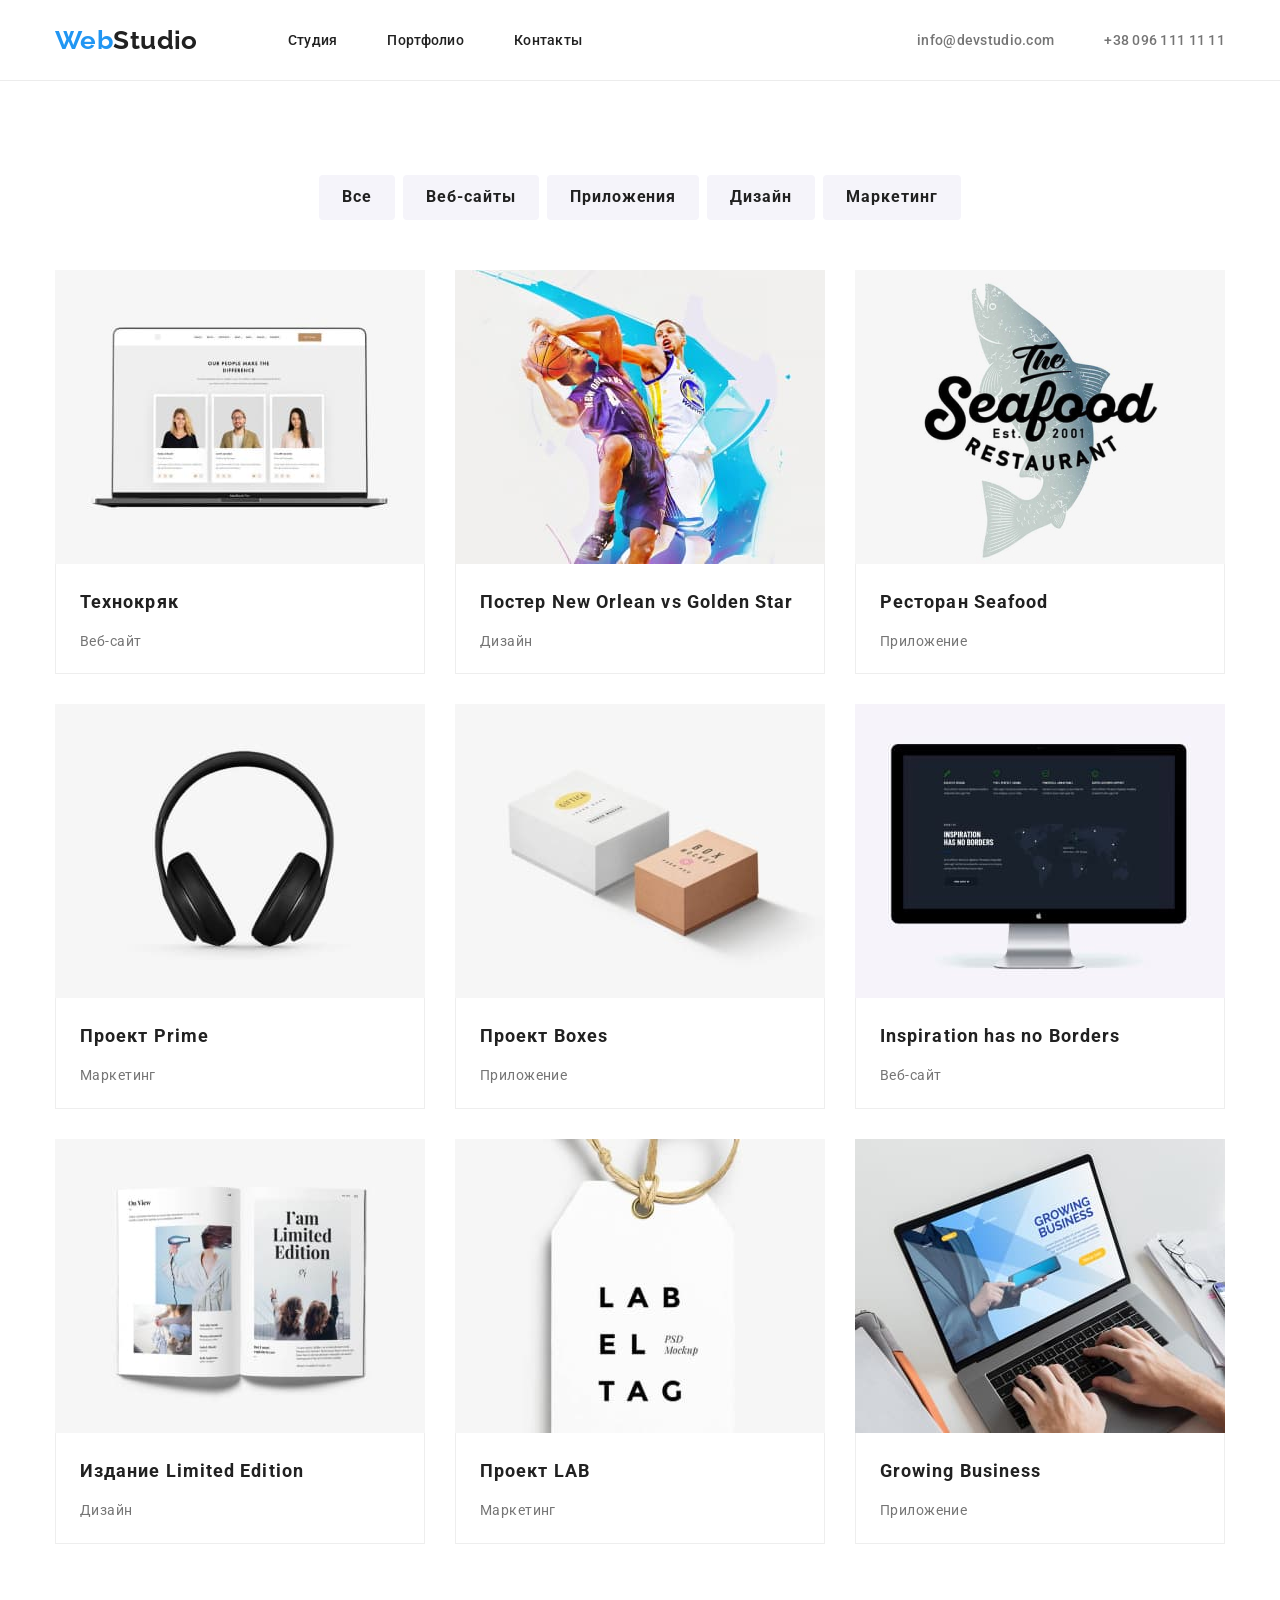
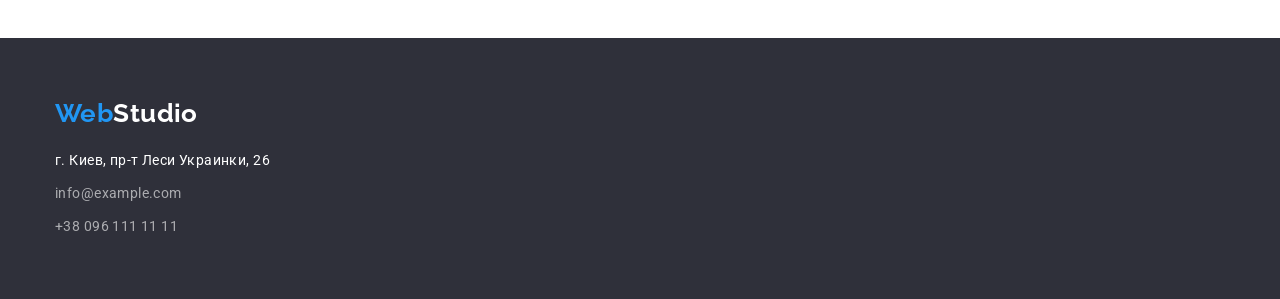
==== commit 3a16c3d8: "добавляет стили" ====
--- a/portfolio.html
+++ b/portfolio.html
@@ -42,7 +42,6 @@
                     <li class="filtr-button"><button type="button" class="button">Маркетинг</button></li>
                 </ul>
 
-                <div class="examples-list">
                 <ul class="list list-examples">
                     <li class="examples-elements">
                         <a href="">
@@ -50,7 +49,6 @@
                             <div class="examples-text">
                             <h2 class="title-list">Технокряк</h2>
                             <p class="text">Веб-сайт</p>
-                            </div>
                         </a>
                     </li>
 
--- a/css/styles.css
+++ b/css/styles.css
@@ -173,14 +173,15 @@
 .hero {
   background-color: var(--secondary-background-color);
   text-align: center;
+  padding-top: 200px;
+  padding-bottom: 200px;
 }
 .hero-title {
   color: var(--hero-text-color);
 
   width: 696px;
   margin: 0 auto;
-  padding-top: 200px;
-  margin-bottom: 40px;
+  margin-bottom: 30px;
 
   font-weight: 900;
   font-size: 44px;
@@ -214,7 +215,6 @@
   padding-right: 32px;
   padding-bottom: 10px;
   padding-left: 32px;
-  margin-bottom: 210px;
 
   box-shadow: 0px 4px 4px rgba(0, 0, 0, 0.15);
   border-width: 0px;
@@ -324,24 +324,19 @@
 }
 
 .filtr.list .filtr-button + .filtr-button {
-  margin-left: 20px;
+  margin-left: 8px;
 }
 
 .filtr .button {
-  margin-left: auto;
-  margin-right: auto;
-  min-width: 130px;
-  padding-top: 10px;
-  padding-right: 32px;
-  padding-bottom: 10px;
-  padding-left: 32px;
+  padding-top: 6px;
+  padding-right: 22px;
+  padding-bottom: 6px;
+  padding-left: 22px;
 
   display: flex;
   align-items: center;
   text-align: center;
-  box-shadow: 0px 4px 4px rgba(0, 0, 0, 0.15);
   border-radius: 4px;
-  border-width: 0px;
 
   color: var(--secondary-text-color);
   background-color: var(--team-background-color);
@@ -369,8 +364,18 @@
   background: #ffffff;
 
   max-width: 370px;
-  border: 1px solid #eeeeee;
+  margin-right: 30px;
+  margin-bottom: 30px;
   box-sizing: border-box;
+}
+
+.examples-elements a {
+  display: block;
+  text-decoration: none;
+}
+
+.examples-elements:nth-child(3n) {
+  margin-right: 0;
 }
 
 .examples-text {
@@ -378,33 +383,19 @@
   padding-left: 24px;
   padding-top: 20px;
   padding-bottom: 20px;
+
+  border-right: 1px solid #eeeeee;
+  border-bottom: 1px solid #eeeeee;
+  border-left: 1px solid #eeeeee;
 }
 
 .list-examples {
-  padding-top: 50px;
   display: flex;
   flex-wrap: wrap;
-  margin: -15px;
-}
-
-.examples-text {
-  background-color: var(--hero-text-color);
-
-  padding-top: 20px;
-  padding-bottom: 20px;
-  border: 1px solid #eeeeee;
-  box-sizing: border-box;
-}
-
-.examples-elements {
-  width: 370px;
-  margin-right: 30px;
-  margin-bottom: 30px;
-}
-
-.examples-elements:nth-child(3n) {
-  margin-right: 0;
-}
+  margin-right: -30px;
+  margin-bottom: -30px;
+}
+
 .title-list {
   margin-bottom: 10px;
 
